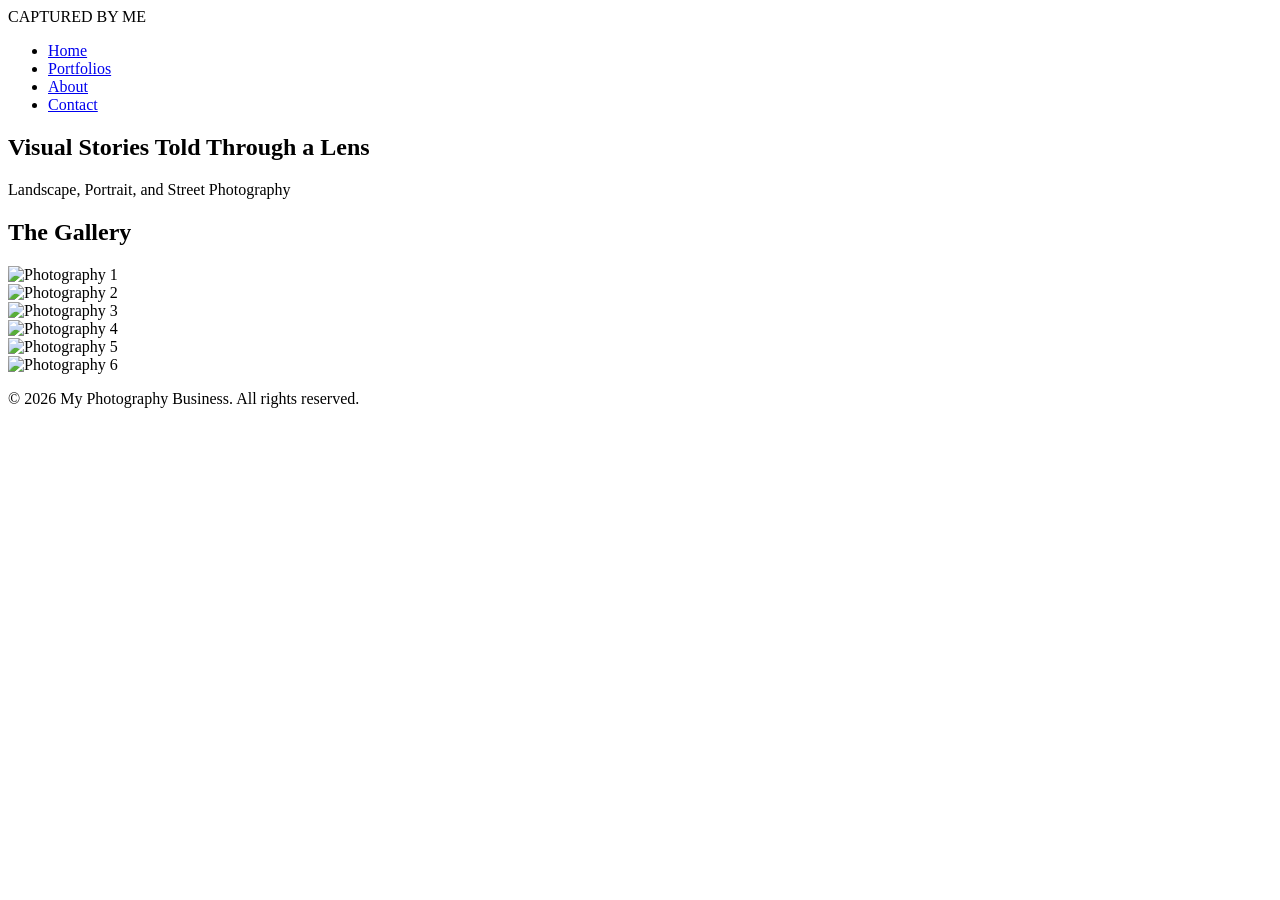
==== index.html @ eb29fe8c "Create initial HTML structure for portfolio site" ====
<!DOCTYPE html>
<html lang="en">
<head>
    <meta charset="UTF-8">
    <meta name="viewport" content="width=device-width, initial-scale=1.0">
    <title>My Photography Portfolio</title>
    <link rel="stylesheet" href="style.css">
</head>
<body>

    <header>
        <div class="logo">CAPTURED BY ME</div>
        <nav>
            <ul>
                <li><a href="#" class="active">Home</a></li>
                <li><a href="#">Portfolios</a></li>
                <li><a href="#">About</a></li>
                <li><a href="#">Contact</a></li>
            </ul>
        </nav>
    </header>

    <section class="hero">
        <div class="hero-content">
            <h1>Visual Stories Told Through a Lens</h1>
            <p>Landscape, Portrait, and Street Photography</p>
        </div>
    </section>

    <main>
        <h2>The Gallery</h2>
        <div class="gallery-grid">
            <div class="gallery-item"><img src="https://via.placeholder.com/600x400" alt="Photography 1"></div>
            <div class="gallery-item"><img src="https://via.placeholder.com/400x600" alt="Photography 2"></div>
            <div class="gallery-item"><img src="https://via.placeholder.com/600x600" alt="Photography 3"></div>
            <div class="gallery-item"><img src="https://via.placeholder.com/600x400" alt="Photography 4"></div>
            <div class="gallery-item"><img src="https://via.placeholder.com/400x600" alt="Photography 5"></div>
            <div class="gallery-item"><img src="https://via.placeholder.com/600x800" alt="Photography 6"></div>
        </div>
    </main>

    <footer>
        <p>&copy; 2026 My Photography Business. All rights reserved.</p>
    </footer>

</body>
</html>
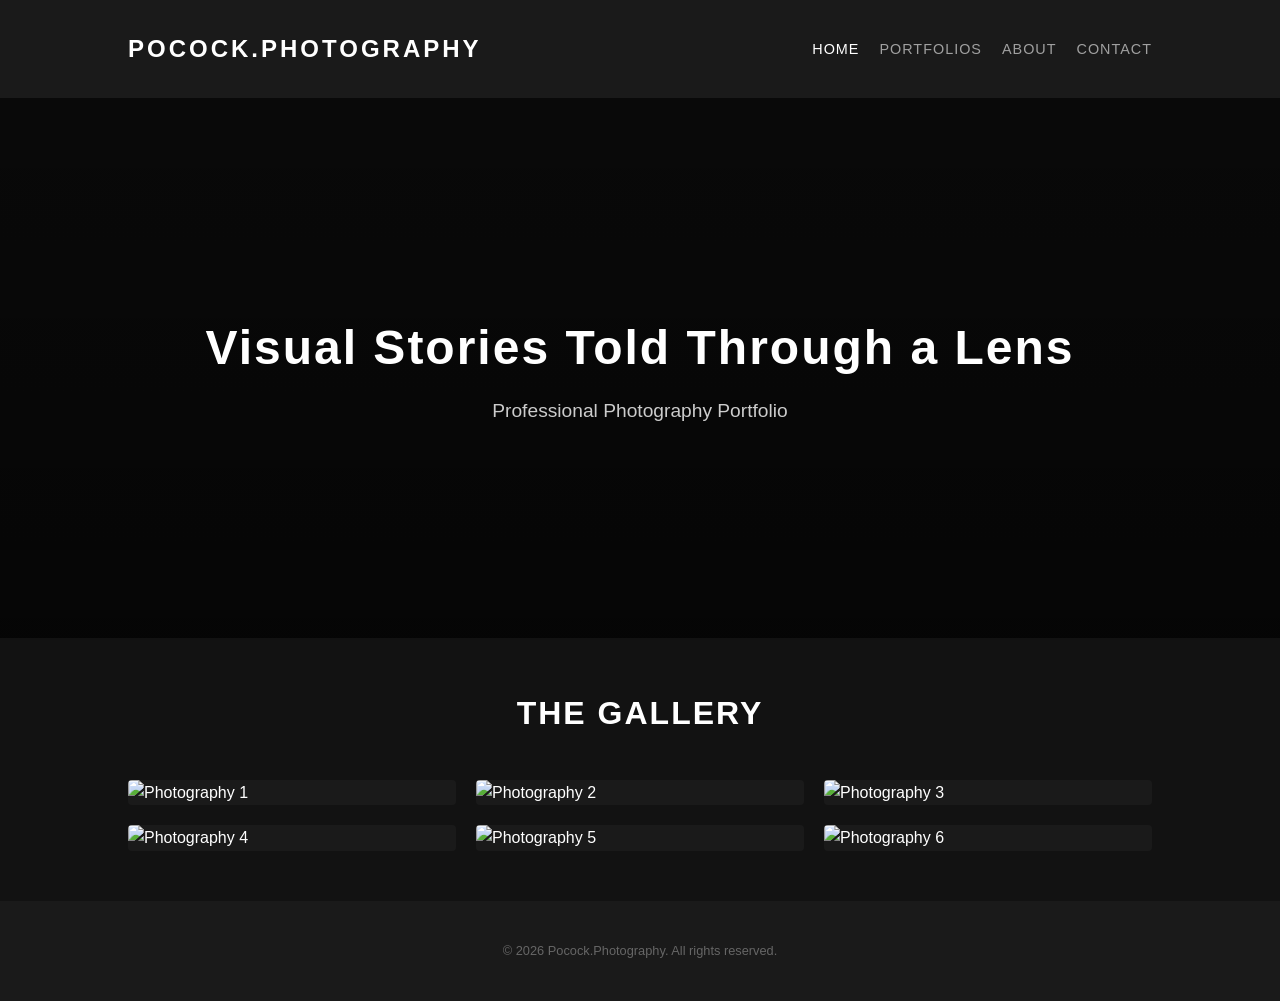
==== commit c064e782: "Update title and branding in index.html" ====
--- a/index.html
+++ b/index.html
@@ -3,13 +3,13 @@
 <head>
     <meta charset="UTF-8">
     <meta name="viewport" content="width=device-width, initial-scale=1.0">
-    <title>My Photography Portfolio</title>
+    <title>Pocock.Photography | Portfolio</title>
     <link rel="stylesheet" href="style.css">
 </head>
 <body>
 
     <header>
-        <div class="logo">CAPTURED BY ME</div>
+        <div class="logo">POCOCK.PHOTOGRAPHY</div>
         <nav>
             <ul>
                 <li><a href="#" class="active">Home</a></li>
@@ -23,7 +23,7 @@
     <section class="hero">
         <div class="hero-content">
             <h1>Visual Stories Told Through a Lens</h1>
-            <p>Landscape, Portrait, and Street Photography</p>
+            <p>Professional Photography Portfolio</p>
         </div>
     </section>
 
@@ -40,7 +40,7 @@
     </main>
 
     <footer>
-        <p>&copy; 2026 My Photography Business. All rights reserved.</p>
+        <p>&copy; 2026 Pocock.Photography. All rights reserved.</p>
     </footer>
 
 </body>
--- a/style.css
+++ b/style.css
@@ -0,0 +1,123 @@
+/* Reset & Base Styles */
+* {
+    margin: 0;
+    padding: 0;
+    box-sizing: border-box;
+}
+
+body {
+    font-family: 'Helvetica Neue', Arial, sans-serif;
+    background-color: #121212; /* Dark elegant background makes photos pop */
+    color: #ffffff;
+    line-height: 1.6;
+}
+
+/* Navigation */
+header {
+    display: flex;
+    justify-content: space-between;
+    align-items: center;
+    padding: 30px 10%;
+    background-color: #1a1a1a;
+    position: sticky;
+    top: 0;
+    z-index: 100;
+}
+
+.logo {
+    font-size: 1.5rem;
+    font-weight: bold;
+    letter-spacing: 3px;
+}
+
+nav ul {
+    list-style: none;
+    display: flex;
+}
+
+nav ul li {
+    margin-left: 20px;
+}
+
+nav ul li a {
+    color: #a0a0a0;
+    text-decoration: none;
+    font-size: 0.9rem;
+    text-transform: uppercase;
+    letter-spacing: 1px;
+    transition: color 0.3s ease;
+}
+
+nav ul li a:hover, nav ul li a.active {
+    color: #ffffff;
+}
+
+/* Hero Section */
+.hero {
+    height: 60vh;
+    background: linear-gradient(rgba(0,0,0,0.5), rgba(0,0,0,0.7)), url('https://via.placeholder.com/1920x1080') no-repeat center center/cover;
+    display: flex;
+    justify-content: center;
+    align-items: center;
+    text-align: center;
+}
+
+.hero-content h1 {
+    font-size: 3rem;
+    margin-bottom: 10px;
+    letter-spacing: 2px;
+}
+
+.hero-content p {
+    font-size: 1.2rem;
+    color: #cccccc;
+}
+
+/* Gallery Section */
+main {
+    padding: 50px 10%;
+}
+
+main h2 {
+    text-align: center;
+    margin-bottom: 40px;
+    font-size: 2rem;
+    letter-spacing: 2px;
+    text-transform: uppercase;
+}
+
+.gallery-grid {
+    display: grid;
+    grid-template-columns: repeat(auto-fit, minmax(300px, 1fr));
+    grid-gap: 20px;
+    grid-auto-flow: dense;
+}
+
+.gallery-item {
+    overflow: hidden;
+    border-radius: 4px;
+    background-color: #1a1a1a;
+}
+
+.gallery-item img {
+    width: 100%;
+    height: 100%;
+    object-fit: cover;
+    display: block;
+    transition: transform 0.5s ease;
+}
+
+/* Zoom effect on hover */
+.gallery-item:hover img {
+    transform: scale(1.05);
+    cursor: pointer;
+}
+
+/* Footer */
+footer {
+    text-align: center;
+    padding: 40px;
+    background-color: #1a1a1a;
+    color: #666;
+    font-size: 0.8rem;
+}
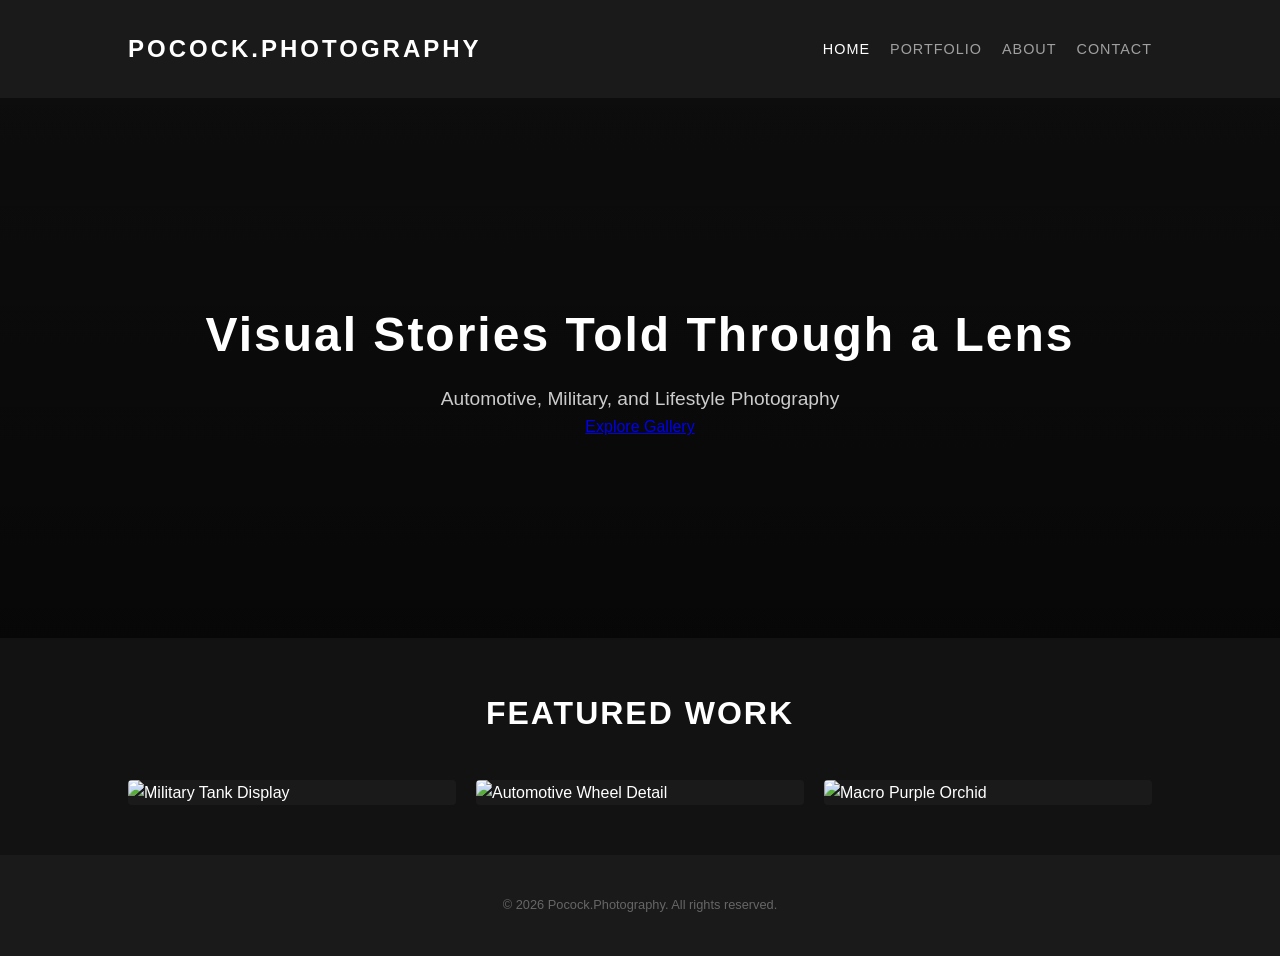
==== commit d7c4e268: "Update index.html for homepage and content changes" ====
--- a/index.html
+++ b/index.html
@@ -3,7 +3,7 @@
 <head>
     <meta charset="UTF-8">
     <meta name="viewport" content="width=device-width, initial-scale=1.0">
-    <title>Pocock.Photography | Portfolio</title>
+    <title>Pocock.Photography | Home</title>
     <link rel="stylesheet" href="style.css">
 </head>
 <body>
@@ -12,30 +12,28 @@
         <div class="logo">POCOCK.PHOTOGRAPHY</div>
         <nav>
             <ul>
-                <li><a href="#" class="active">Home</a></li>
-                <li><a href="#">Portfolios</a></li>
-                <li><a href="#">About</a></li>
-                <li><a href="#">Contact</a></li>
+                <li><a href="index.html" class="active">Home</a></li>
+                <li><a href="portfolio.html">Portfolio</a></li>
+                <li><a href="about.html">About</a></li>
+                <li><a href="contact.html">Contact</a></li>
             </ul>
         </nav>
     </header>
 
-    <section class="hero">
+    <section class="hero" style="background: linear-gradient(rgba(0,0,0,0.3), rgba(0,0,0,0.6)), url('IMG_3929-2-2.jpg') no-repeat center center/cover;">
         <div class="hero-content">
             <h1>Visual Stories Told Through a Lens</h1>
-            <p>Professional Photography Portfolio</p>
+            <p>Automotive, Military, and Lifestyle Photography</p>
+            <a href="portfolio.html" class="btn">Explore Gallery</a>
         </div>
     </section>
 
     <main>
-        <h2>The Gallery</h2>
+        <h2>Featured Work</h2>
         <div class="gallery-grid">
-            <div class="gallery-item"><img src="https://via.placeholder.com/600x400" alt="Photography 1"></div>
-            <div class="gallery-item"><img src="https://via.placeholder.com/400x600" alt="Photography 2"></div>
-            <div class="gallery-item"><img src="https://via.placeholder.com/600x600" alt="Photography 3"></div>
-            <div class="gallery-item"><img src="https://via.placeholder.com/600x400" alt="Photography 4"></div>
-            <div class="gallery-item"><img src="https://via.placeholder.com/400x600" alt="Photography 5"></div>
-            <div class="gallery-item"><img src="https://via.placeholder.com/600x800" alt="Photography 6"></div>
+            <div class="gallery-item"><img src="IMG_3962.jpg" alt="Military Tank Display"></div>
+            <div class="gallery-item"><img src="IMG_3930.jpg" alt="Automotive Wheel Detail"></div>
+            <div class="gallery-item"><img src="IMG_3935.jpg" alt="Macro Purple Orchid"></div>
         </div>
     </main>
 
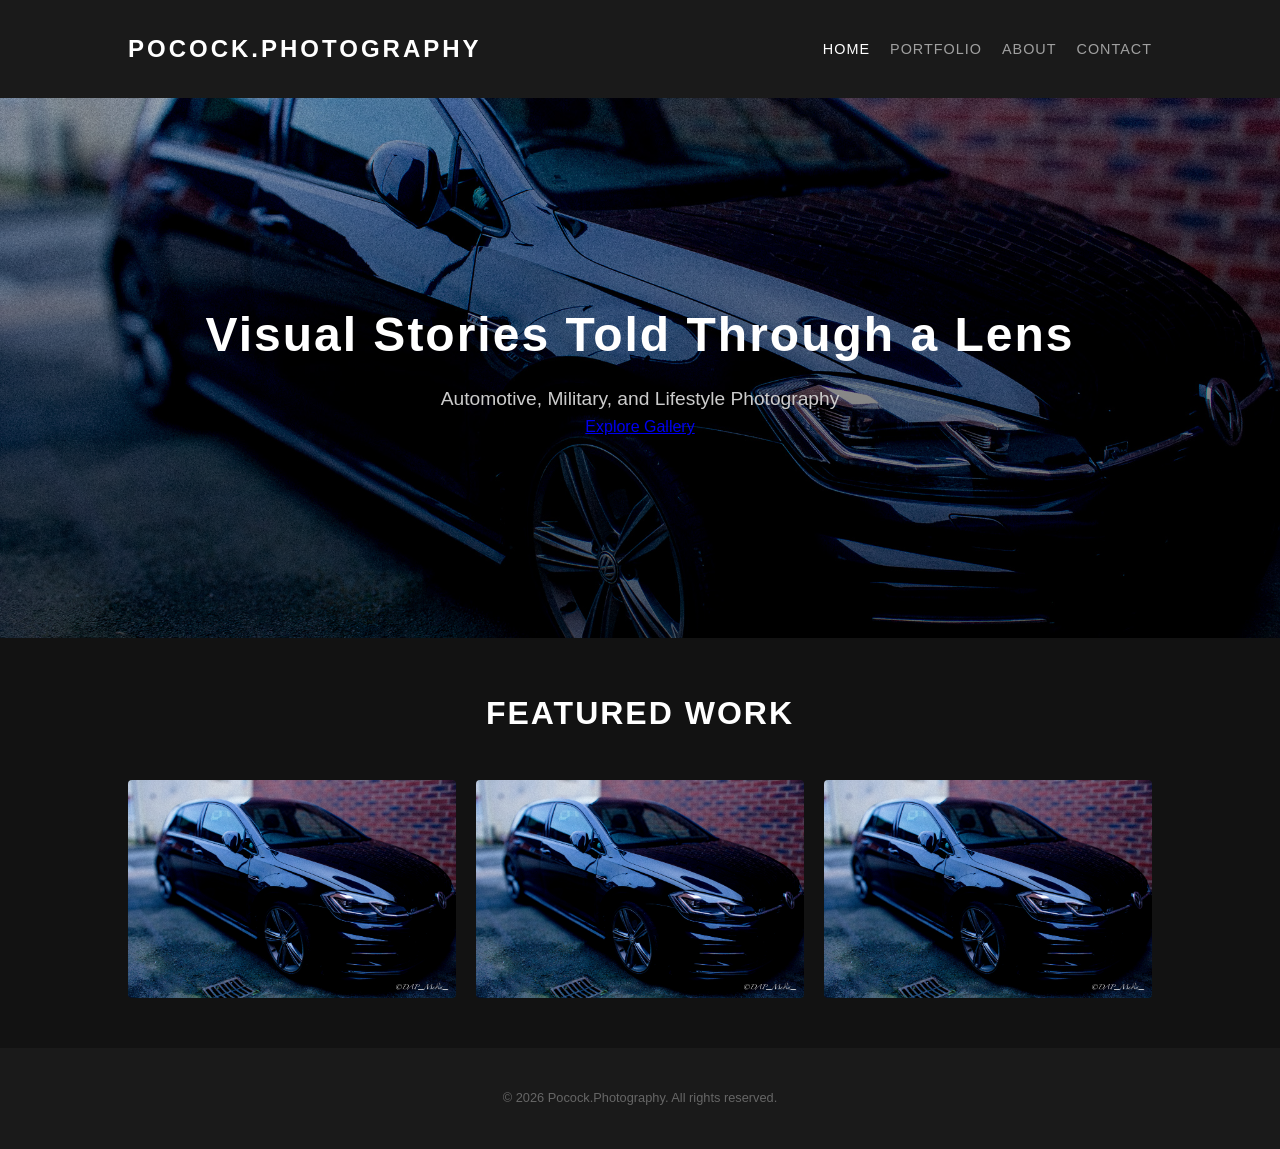
==== commit b1944648: "Update hero image and gallery items in index.html" ====
--- a/index.html
+++ b/index.html
@@ -20,7 +20,7 @@
         </nav>
     </header>
 
-    <section class="hero" style="background: linear-gradient(rgba(0,0,0,0.3), rgba(0,0,0,0.6)), url('IMG_3929-2-2.jpg') no-repeat center center/cover;">
+    <section class="hero" style="background: linear-gradient(rgba(0,0,0,0.3), rgba(0,0,0,0.6)), url('IMG_3929-2.jpg') no-repeat center center/cover;">
         <div class="hero-content">
             <h1>Visual Stories Told Through a Lens</h1>
             <p>Automotive, Military, and Lifestyle Photography</p>
@@ -31,9 +31,9 @@
     <main>
         <h2>Featured Work</h2>
         <div class="gallery-grid">
-            <div class="gallery-item"><img src="IMG_3962.jpg" alt="Military Tank Display"></div>
-            <div class="gallery-item"><img src="IMG_3930.jpg" alt="Automotive Wheel Detail"></div>
-            <div class="gallery-item"><img src="IMG_3935.jpg" alt="Macro Purple Orchid"></div>
+            <div class="gallery-item"><img src="IMG_3929-2.jpg" alt="Automotive Portrait"></div>
+            <div class="gallery-item"><img src="IMG_3929-2.jpg" alt="Automotive Portrait Detail"></div>
+            <div class="gallery-item"><img src="IMG_3929-2.jpg" alt="Automotive Portrait Profile"></div>
         </div>
     </main>
 
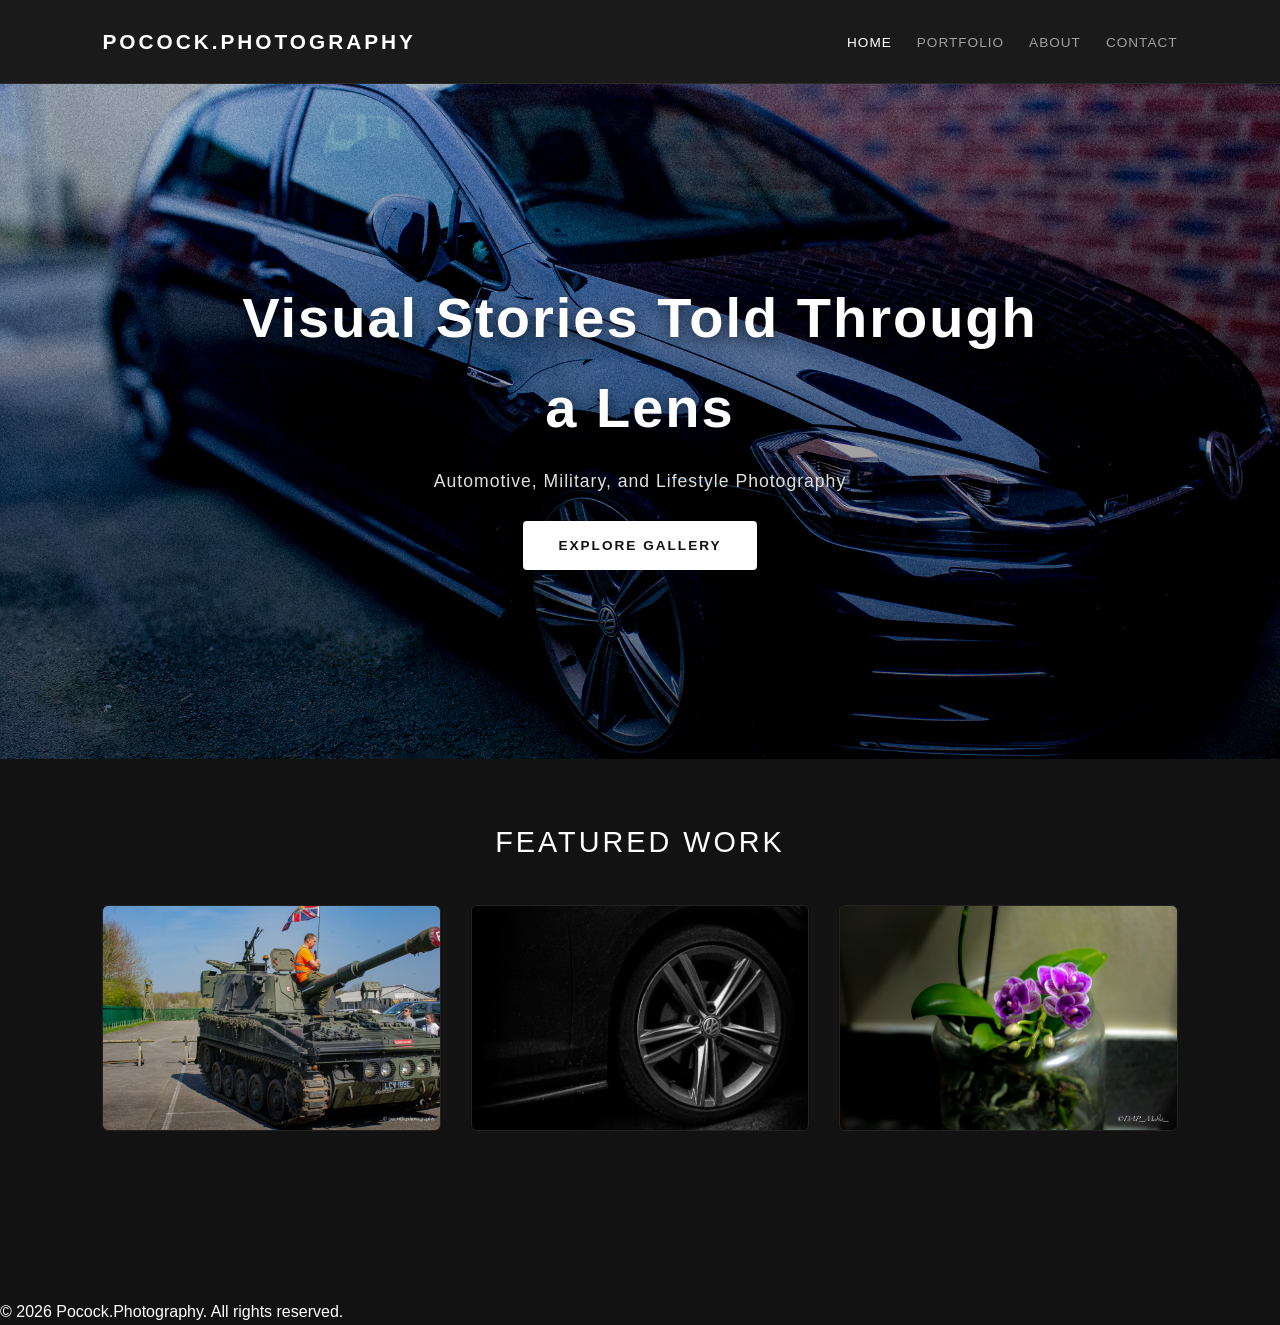
==== commit ed834f24: "Update hero section background and gallery images" ====
--- a/index.html
+++ b/index.html
@@ -20,7 +20,7 @@
         </nav>
     </header>
 
-    <section class="hero" style="background: linear-gradient(rgba(0,0,0,0.3), rgba(0,0,0,0.6)), url('IMG_3929-2.jpg') no-repeat center center/cover;">
+    <section class="hero" style="background: linear-gradient(rgba(0,0,0,0.2), rgba(0,0,0,0.5)), url('IMG_3929-2-2.jpg') no-repeat center center/cover;">
         <div class="hero-content">
             <h1>Visual Stories Told Through a Lens</h1>
             <p>Automotive, Military, and Lifestyle Photography</p>
@@ -31,9 +31,9 @@
     <main>
         <h2>Featured Work</h2>
         <div class="gallery-grid">
-            <div class="gallery-item"><img src="IMG_3929-2.jpg" alt="Automotive Portrait"></div>
-            <div class="gallery-item"><img src="IMG_3929-2.jpg" alt="Automotive Portrait Detail"></div>
-            <div class="gallery-item"><img src="IMG_3929-2.jpg" alt="Automotive Portrait Profile"></div>
+            <div class="gallery-item"><img src="IMG_3962.jpg" alt="Military Tank Display"></div>
+            <div class="gallery-item"><img src="IMG_3930-2.jpg" alt="Automotive Wheel Detail"></div>
+            <div class="gallery-item"><img src="IMG_3935.jpg" alt="Macro Purple Orchid"></div>
         </div>
     </main>
 
--- a/style.css
+++ b/style.css
@@ -1,4 +1,6 @@
-/* Reset & Base Styles */
+/* ==========================================================================
+   Base Styles & Reset
+   ========================================================================== */
 * {
     margin: 0;
     padding: 0;
@@ -7,27 +9,31 @@
 
 body {
     font-family: 'Helvetica Neue', Arial, sans-serif;
-    background-color: #121212; /* Dark elegant background makes photos pop */
+    background-color: #121212;
     color: #ffffff;
     line-height: 1.6;
 }
 
-/* Navigation */
+/* ==========================================================================
+   Navigation Header
+   ========================================================================== */
 header {
     display: flex;
     justify-content: space-between;
     align-items: center;
-    padding: 30px 10%;
+    padding: 25px 8%;
     background-color: #1a1a1a;
     position: sticky;
     top: 0;
     z-index: 100;
+    border-bottom: 1px solid #2a2a2a;
 }
 
 .logo {
-    font-size: 1.5rem;
+    font-size: 1.3rem;
     font-weight: bold;
     letter-spacing: 3px;
+    color: #ffffff;
 }
 
 nav ul {
@@ -36,13 +42,13 @@
 }
 
 nav ul li {
-    margin-left: 20px;
+    margin-left: 25px;
 }
 
 nav ul li a {
     color: #a0a0a0;
     text-decoration: none;
-    font-size: 0.9rem;
+    font-size: 0.85rem;
     text-transform: uppercase;
     letter-spacing: 1px;
     transition: color 0.3s ease;
@@ -52,51 +58,93 @@
     color: #ffffff;
 }
 
-/* Hero Section */
+/* ==========================================================================
+   Hero / Promotional Banner
+   ========================================================================== */
 .hero {
-    height: 60vh;
-    background: linear-gradient(rgba(0,0,0,0.5), rgba(0,0,0,0.7)), url('https://via.placeholder.com/1920x1080') no-repeat center center/cover;
+    height: 75vh;
     display: flex;
     justify-content: center;
     align-items: center;
     text-align: center;
+    padding: 0 20px;
+    position: relative;
+}
+
+.hero-content {
+    max-width: 800px;
+    z-index: 2;
 }
 
 .hero-content h1 {
-    font-size: 3rem;
-    margin-bottom: 10px;
+    font-size: 3.5rem;
+    margin-bottom: 15px;
     letter-spacing: 2px;
+    font-weight: 700;
+    text-shadow: 0 4px 15px rgba(0, 0, 0, 0.6);
 }
 
 .hero-content p {
-    font-size: 1.2rem;
-    color: #cccccc;
+    font-size: 1.1rem;
+    color: #e0e0e0;
+    letter-spacing: 1px;
+    margin-bottom: 25px;
+    text-shadow: 0 2px 8px rgba(0, 0, 0, 0.6);
 }
 
-/* Gallery Section */
+/* ==========================================================================
+   Buttons
+   ========================================================================== */
+.btn {
+    display: inline-block;
+    padding: 14px 35px;
+    background-color: #ffffff;
+    color: #121212;
+    text-decoration: none;
+    text-transform: uppercase;
+    font-size: 0.85rem;
+    font-weight: bold;
+    letter-spacing: 2px;
+    border-radius: 4px;
+    border: none;
+    cursor: pointer;
+    transition: all 0.3s ease;
+}
+
+.btn:hover {
+    background-color: #cccccc;
+    transform: translateY(-2px);
+}
+
+/* ==========================================================================
+   Main Content & Gallery Grids
+   ========================================================================== */
 main {
-    padding: 50px 10%;
+    padding: 60px 8%;
+    min-height: 60vh;
 }
 
 main h2 {
     text-align: center;
     margin-bottom: 40px;
-    font-size: 2rem;
-    letter-spacing: 2px;
+    font-size: 1.8rem;
+    letter-spacing: 3px;
     text-transform: uppercase;
+    font-weight: 400;
 }
 
 .gallery-grid {
     display: grid;
-    grid-template-columns: repeat(auto-fit, minmax(300px, 1fr));
-    grid-gap: 20px;
-    grid-auto-flow: dense;
+    grid-template-columns: repeat(auto-fit, minmax(320px, 1fr));
+    grid-gap: 30px;
 }
 
 .gallery-item {
     overflow: hidden;
-    border-radius: 4px;
+    border-radius: 6px;
     background-color: #1a1a1a;
+    aspect-ratio: 3 / 2;
+    border: 1px solid #222;
 }
 
 .gallery-item img {
@@ -104,20 +152,23 @@
     height: 100%;
     object-fit: cover;
     display: block;
-    transition: transform 0.5s ease;
+    transition: transform 0.6s ease;
 }
 
-/* Zoom effect on hover */
 .gallery-item:hover img {
-    transform: scale(1.05);
-    cursor: pointer;
+    transform: scale(1.04);
 }
 
-/* Footer */
-footer {
-    text-align: center;
+/* ==========================================================================
+   Contact Form Styles
+   ========================================================================== */
+.form-container {
+    max-width: 600px;
+    margin: 40px auto;
+}
+
+.contact-form {
+    display: flex;
+    flex-direction: column;
+    background: #1a1a1a;
     padding: 40px;
-    background-color: #1a1a1a;
-    color: #666;
-    font-size: 0.8rem;
-}
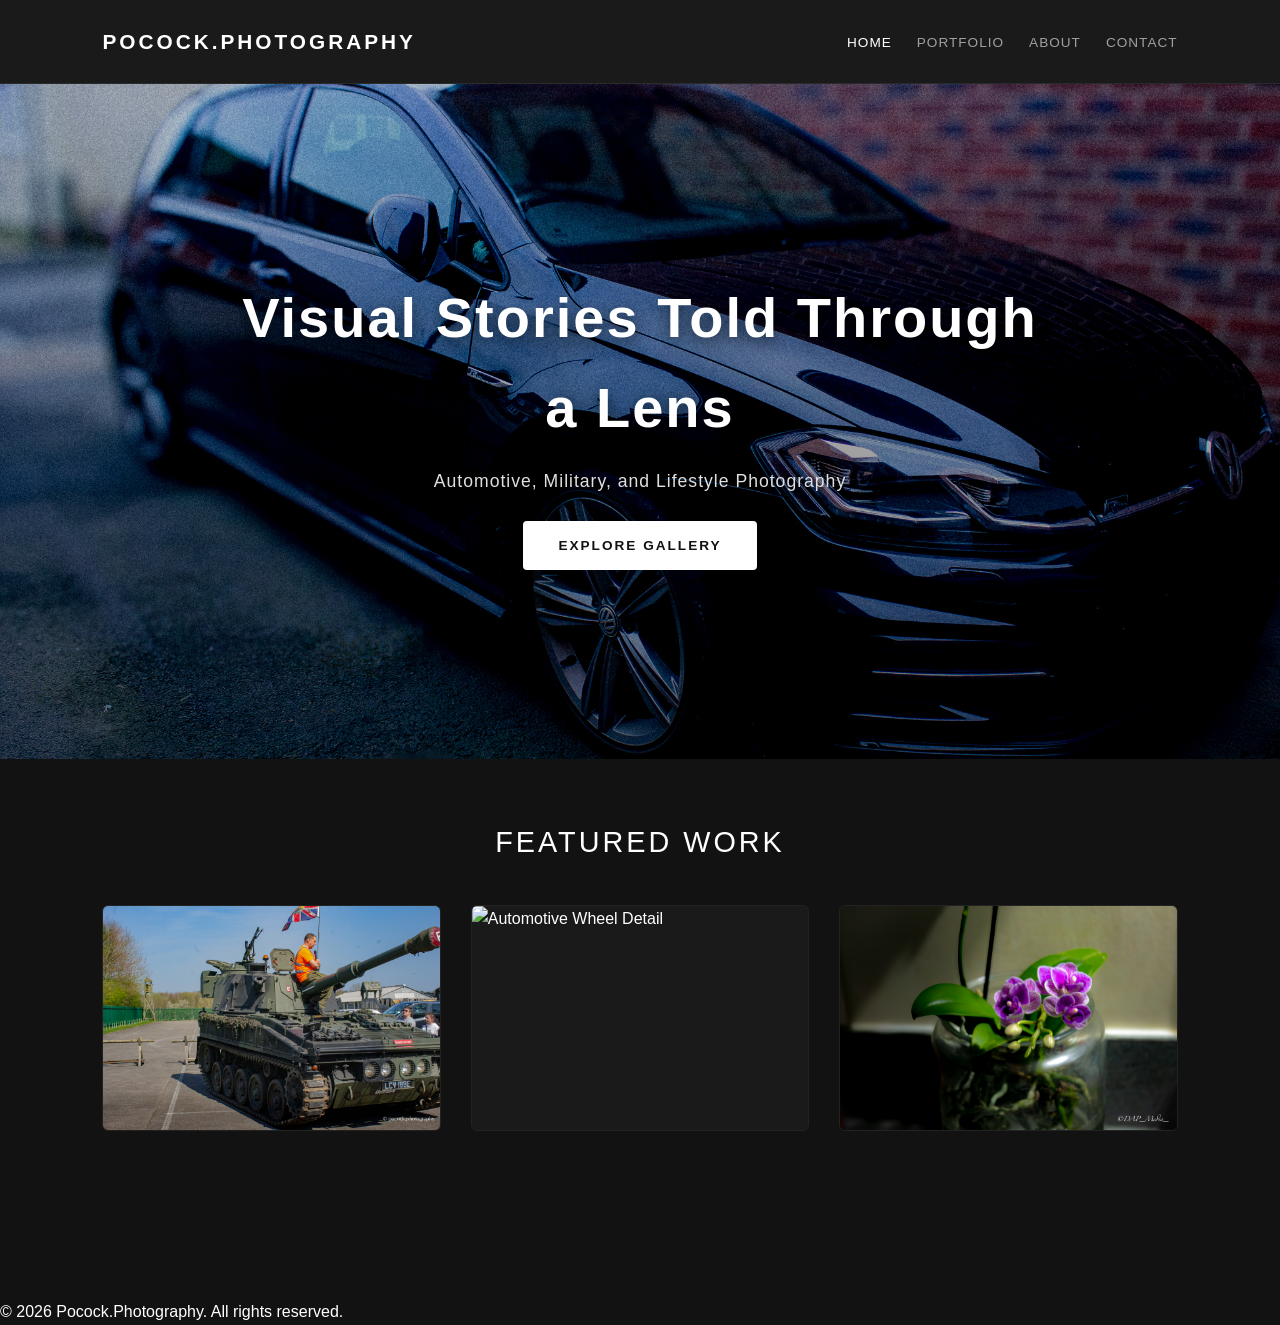
==== commit bb537b9e: "Update image source for automotive wheel detail" ====
--- a/index.html
+++ b/index.html
@@ -32,7 +32,7 @@
         <h2>Featured Work</h2>
         <div class="gallery-grid">
             <div class="gallery-item"><img src="IMG_3962.jpg" alt="Military Tank Display"></div>
-            <div class="gallery-item"><img src="IMG_3930-2.jpg" alt="Automotive Wheel Detail"></div>
+            <div class="gallery-item"><img src="IMG_3930.jpg" alt="Automotive Wheel Detail"></div>
             <div class="gallery-item"><img src="IMG_3935.jpg" alt="Macro Purple Orchid"></div>
         </div>
     </main>
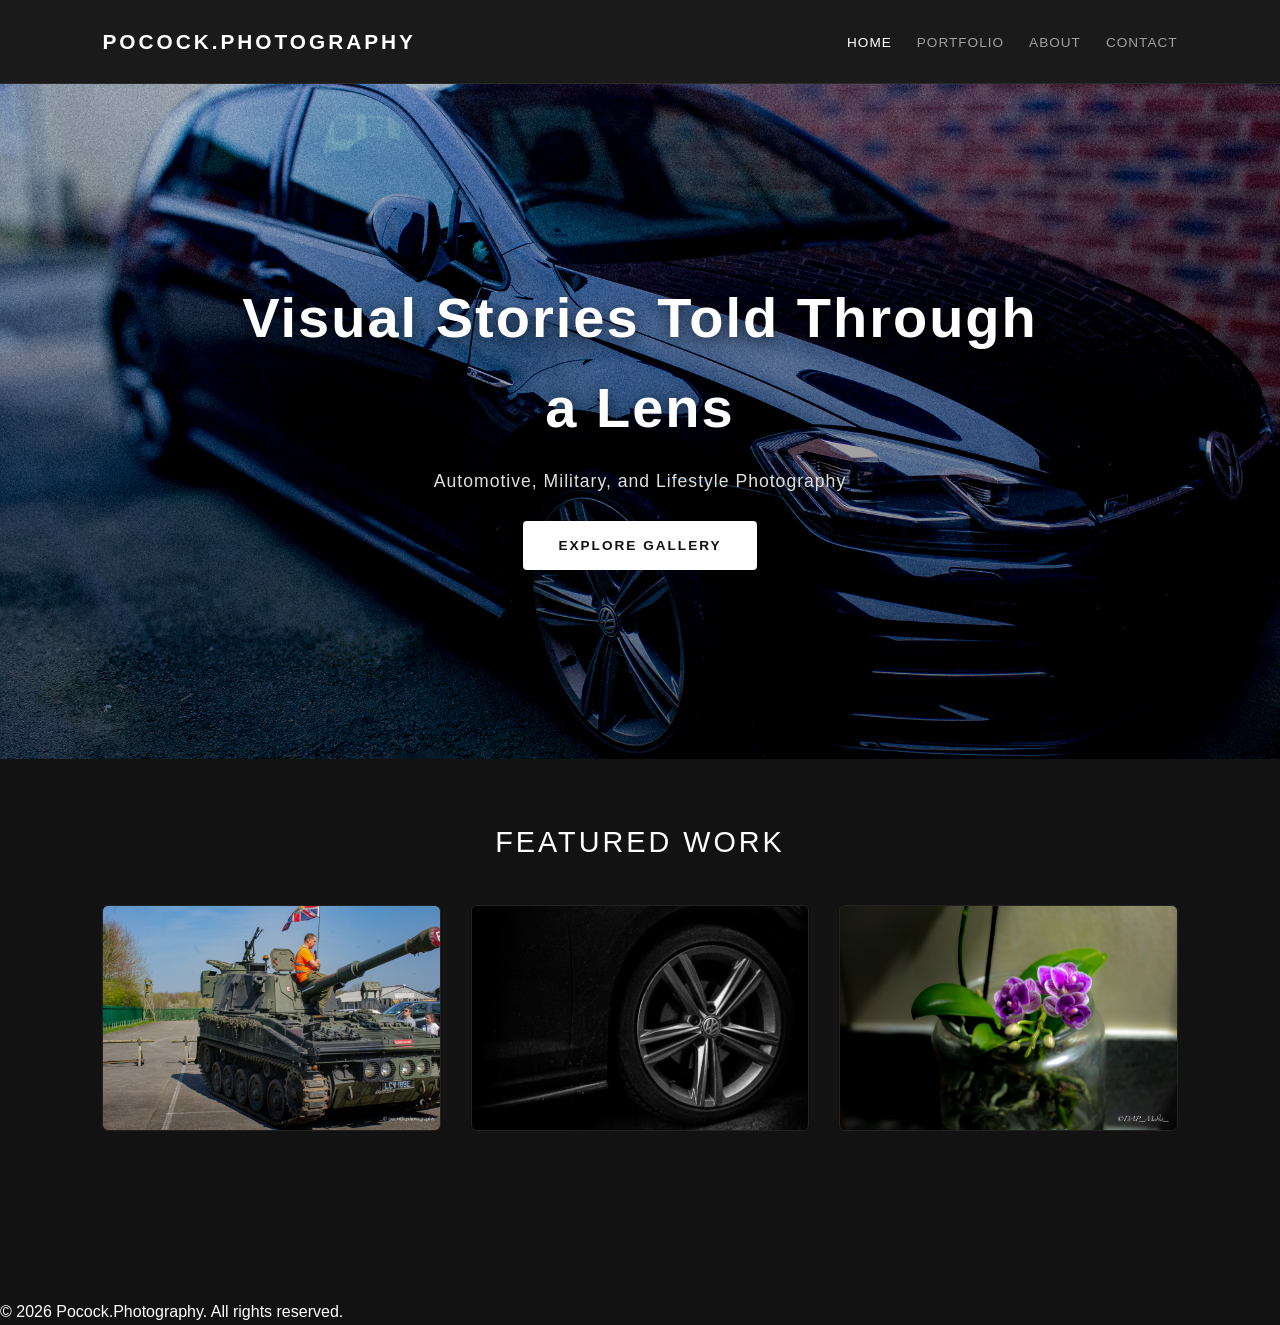
==== commit 683ac267: "Update gallery image source and fix footer newline" ====
--- a/index.html
+++ b/index.html
@@ -32,7 +32,7 @@
         <h2>Featured Work</h2>
         <div class="gallery-grid">
             <div class="gallery-item"><img src="IMG_3962.jpg" alt="Military Tank Display"></div>
-            <div class="gallery-item"><img src="IMG_3930.jpg" alt="Automotive Wheel Detail"></div>
+            <div class="gallery-item"><img src="IMG_3930-2.jpg" alt="Automotive Wheel Detail"></div>
             <div class="gallery-item"><img src="IMG_3935.jpg" alt="Macro Purple Orchid"></div>
         </div>
     </main>
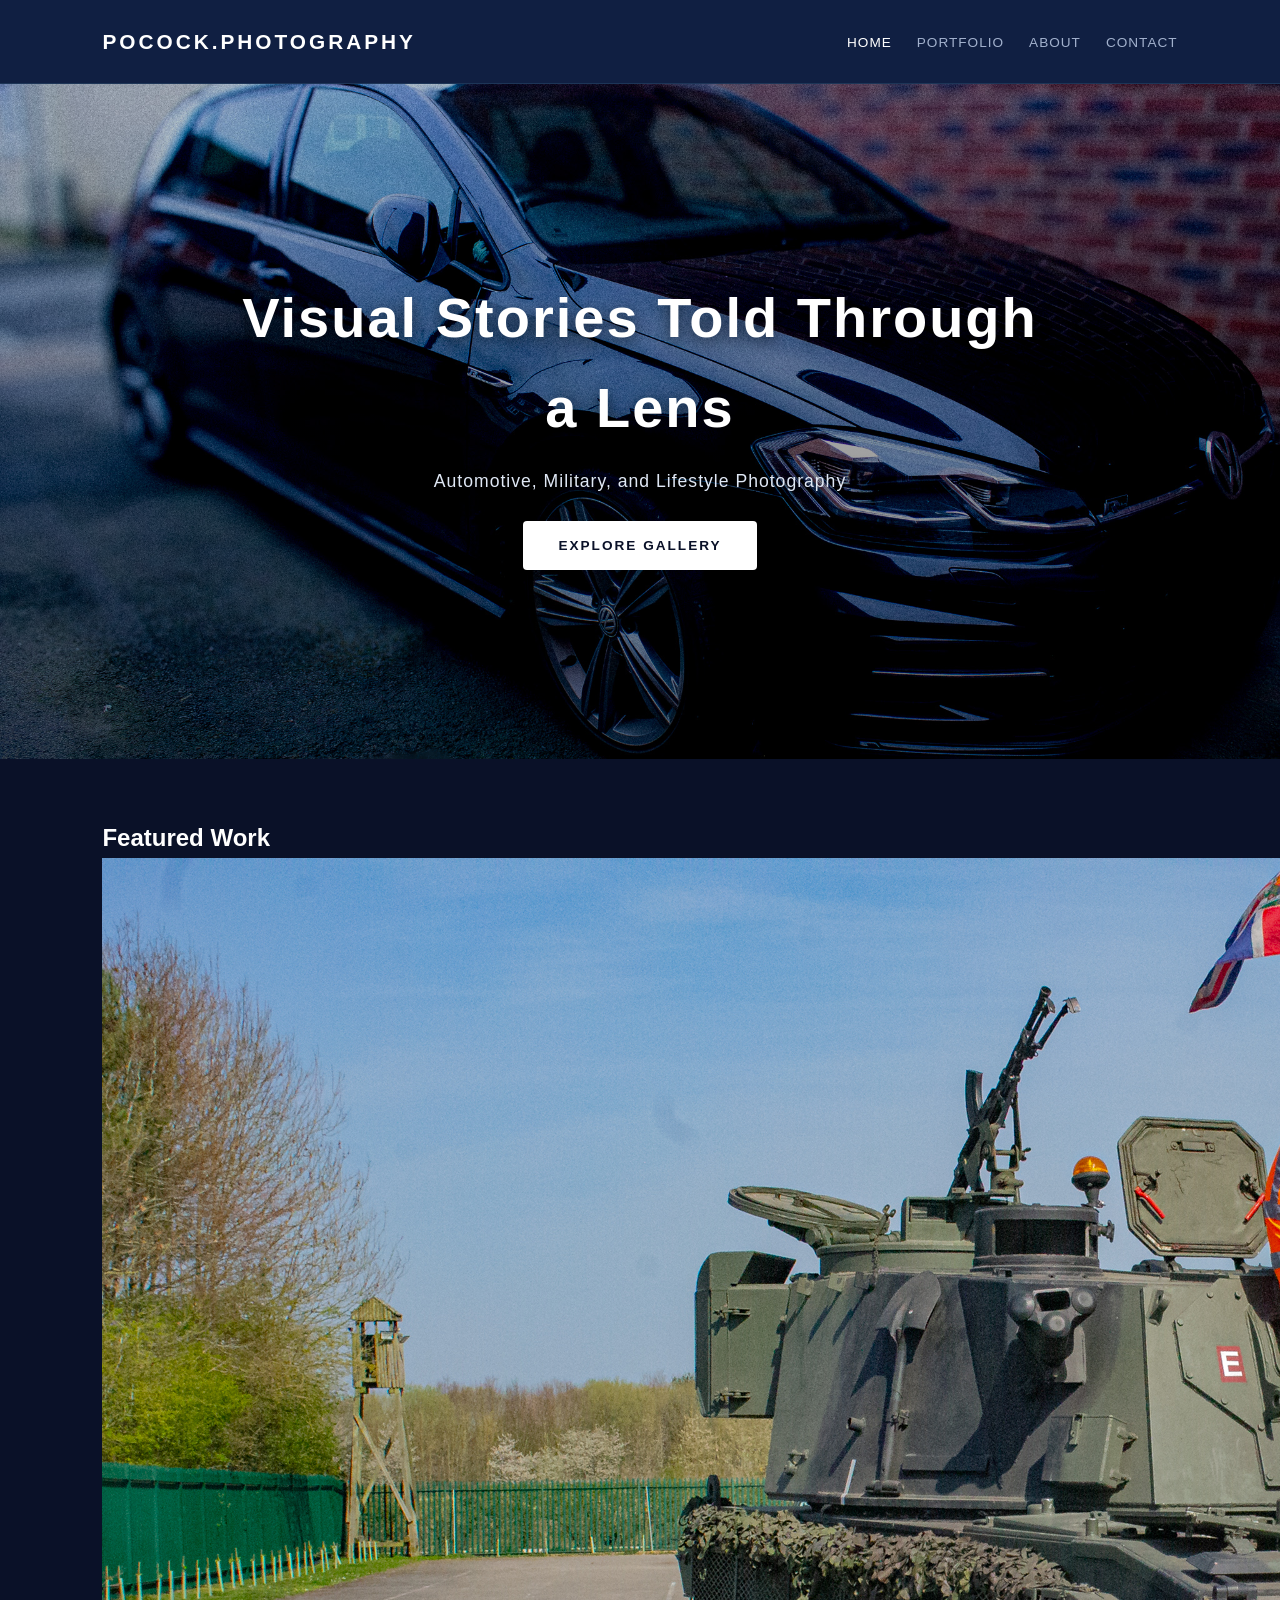
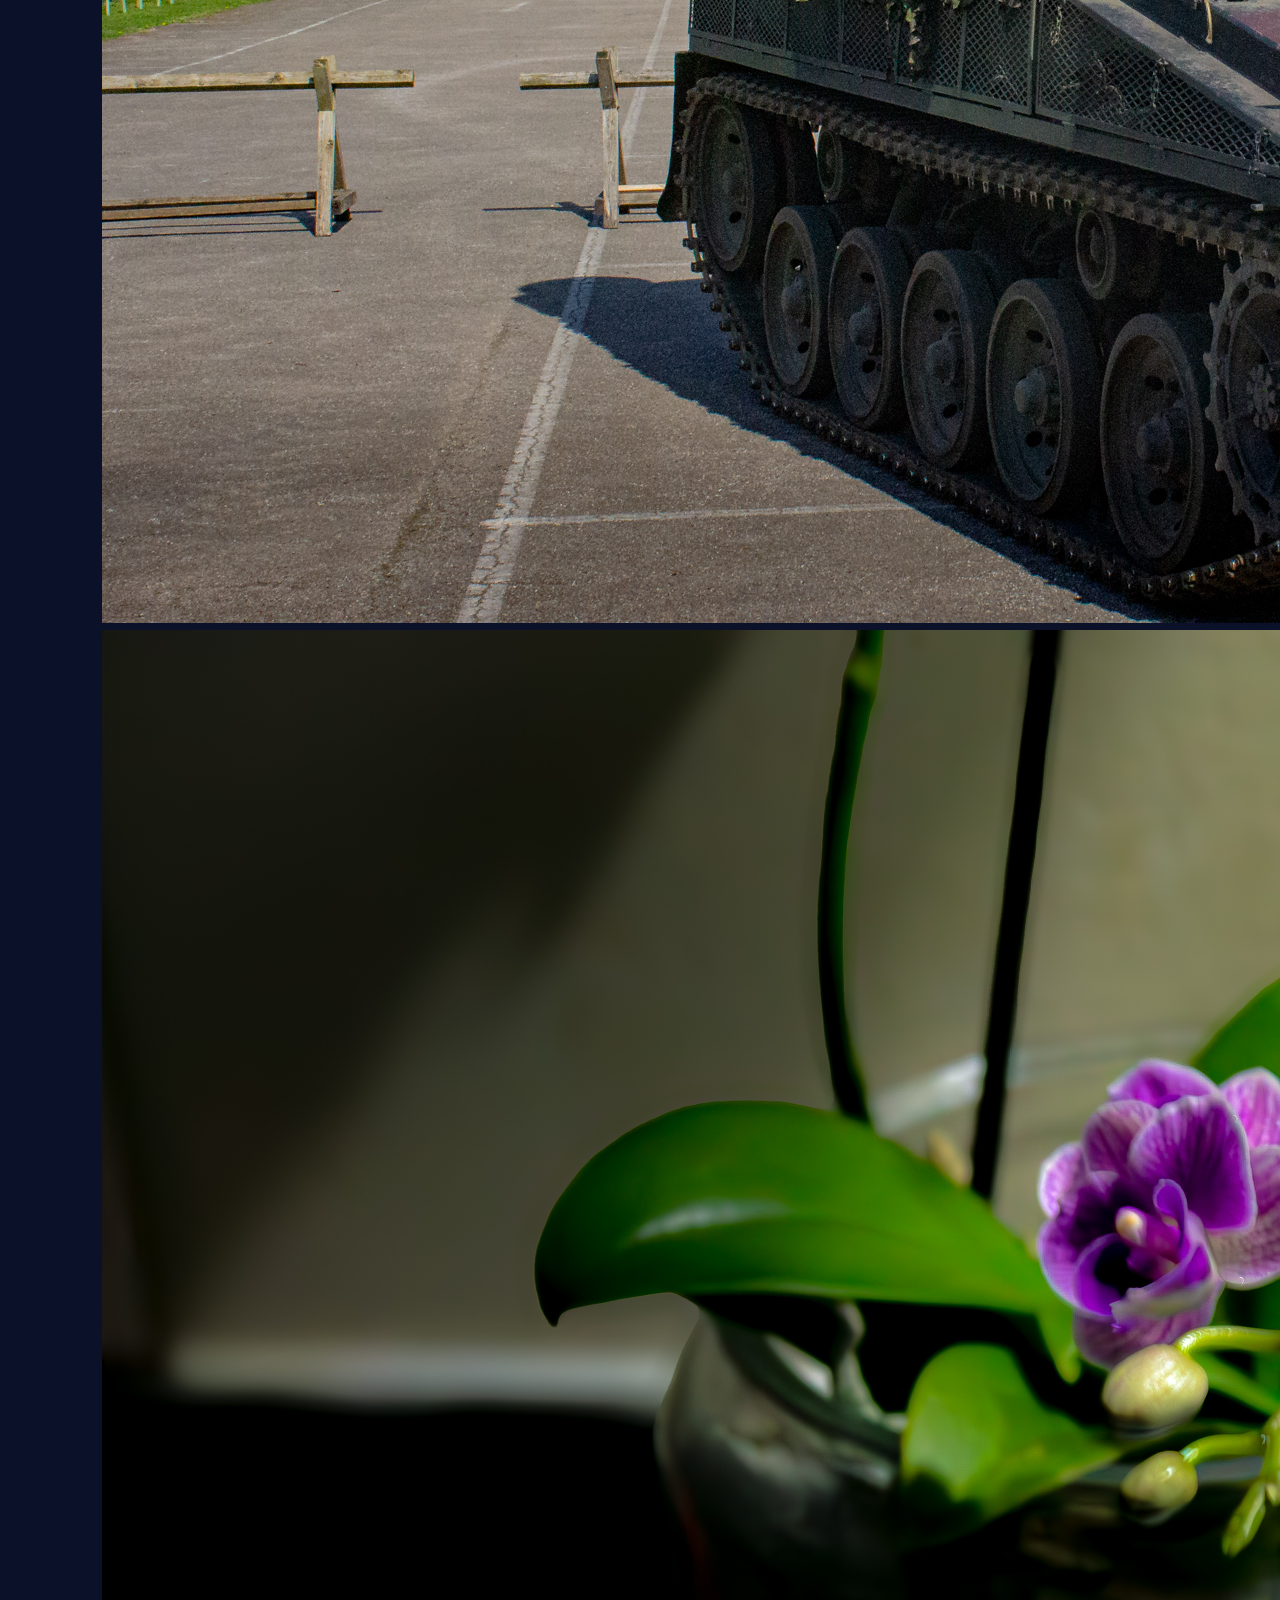
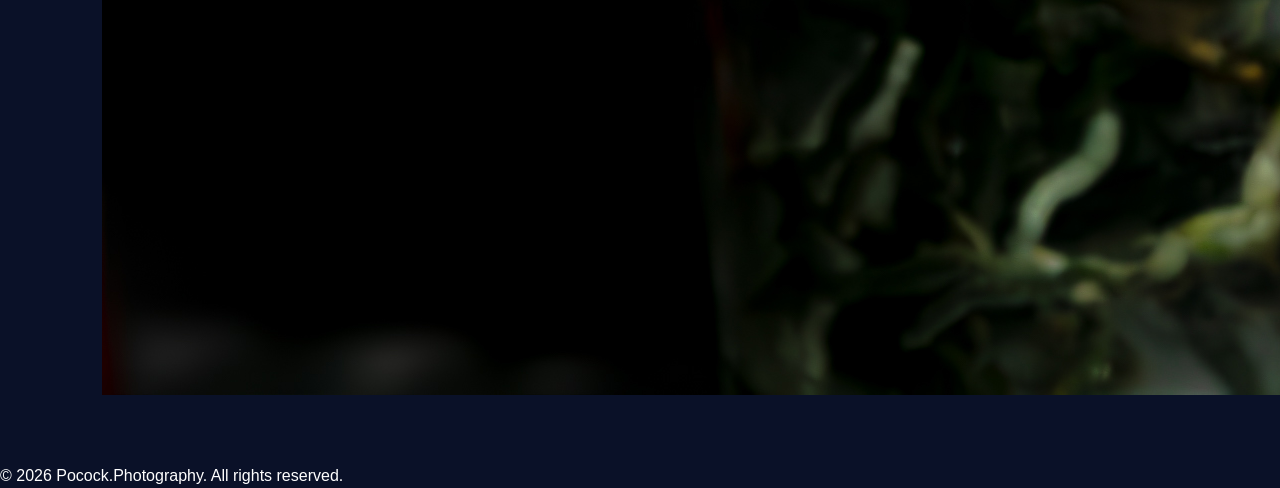
==== commit ac1a9199: "Remove automotive wheel image from gallery Removed an automotive wheel image from the gallery and en" ====
--- a/index.html
+++ b/index.html
@@ -32,7 +32,6 @@
         <h2>Featured Work</h2>
         <div class="gallery-grid">
             <div class="gallery-item"><img src="IMG_3962.jpg" alt="Military Tank Display"></div>
-            <div class="gallery-item"><img src="IMG_3930-2.jpg" alt="Automotive Wheel Detail"></div>
             <div class="gallery-item"><img src="IMG_3935.jpg" alt="Macro Purple Orchid"></div>
         </div>
     </main>
--- a/style.css
+++ b/style.css
@@ -1,5 +1,5 @@
 /* ==========================================================================
-   Base Styles & Reset
+   Base Styles & Reset - Dark Navy Theme
    ========================================================================== */
 * {
     margin: 0;
@@ -9,7 +9,7 @@
 
 body {
     font-family: 'Helvetica Neue', Arial, sans-serif;
-    background-color: #121212;
+    background-color: #0a1128; /* Deep Midnight Navy Background */
     color: #ffffff;
     line-height: 1.6;
 }
@@ -22,11 +22,11 @@
     justify-content: space-between;
     align-items: center;
     padding: 25px 8%;
-    background-color: #1a1a1a;
+    background-color: #101f42; /* Slightly Lighter Navy for Contrast */
     position: sticky;
     top: 0;
     z-index: 100;
-    border-bottom: 1px solid #2a2a2a;
+    border-bottom: 1px solid #1d3557;
 }
 
 .logo {
@@ -46,7 +46,7 @@
 }
 
 nav ul li a {
-    color: #a0a0a0;
+    color: #a2b1cd;
     text-decoration: none;
     font-size: 0.85rem;
     text-transform: uppercase;
@@ -86,7 +86,7 @@
 
 .hero-content p {
     font-size: 1.1rem;
-    color: #e0e0e0;
+    color: #e0e8f5;
     letter-spacing: 1px;
     margin-bottom: 25px;
     text-shadow: 0 2px 8px rgba(0, 0, 0, 0.6);
@@ -99,7 +99,7 @@
     display: inline-block;
     padding: 14px 35px;
     background-color: #ffffff;
-    color: #121212;
+    color: #0a1128;
     text-decoration: none;
     text-transform: uppercase;
     font-size: 0.85rem;
@@ -112,7 +112,7 @@
 }
 
 .btn:hover {
-    background-color: #cccccc;
+    background-color: #cbd5e1;
     transform: translateY(-2px);
 }
 
@@ -124,51 +124,4 @@
     min-height: 60vh;
 }
 
-main h2 {
-    text-align: center;
-    margin-bottom: 40px;
-    font-size: 1.8rem;
-    letter-spacing: 3px;
-    text-transform: uppercase;
-    font-weight: 400;
-}
-
-.gallery-grid {
-    display: grid;
-    grid-template-columns: repeat(auto-fit, minmax(320px, 1fr));
-    grid-gap: 30px;
-}
-
-.gallery-item {
-    overflow: hidden;
-    border-radius: 6px;
-    background-color: #1a1a1a;
-    aspect-ratio: 3 / 2;
-    border: 1px solid #222;
-}
-
-.gallery-item img {
-    width: 100%;
-    height: 100%;
-    object-fit: cover;
-    display: block;
-    transition: transform 0.6s ease;
-}
-
-.gallery-item:hover img {
-    transform: scale(1.04);
-}
-
-/* ==========================================================================
-   Contact Form Styles
-   ========================================================================== */
-.form-container {
-    max-width: 600px;
-    margin: 40px auto;
-}
-
-.contact-form {
-    display: flex;
-    flex-direction: column;
-    background: #1a1a1a;
-    padding: 40px;
+main h
